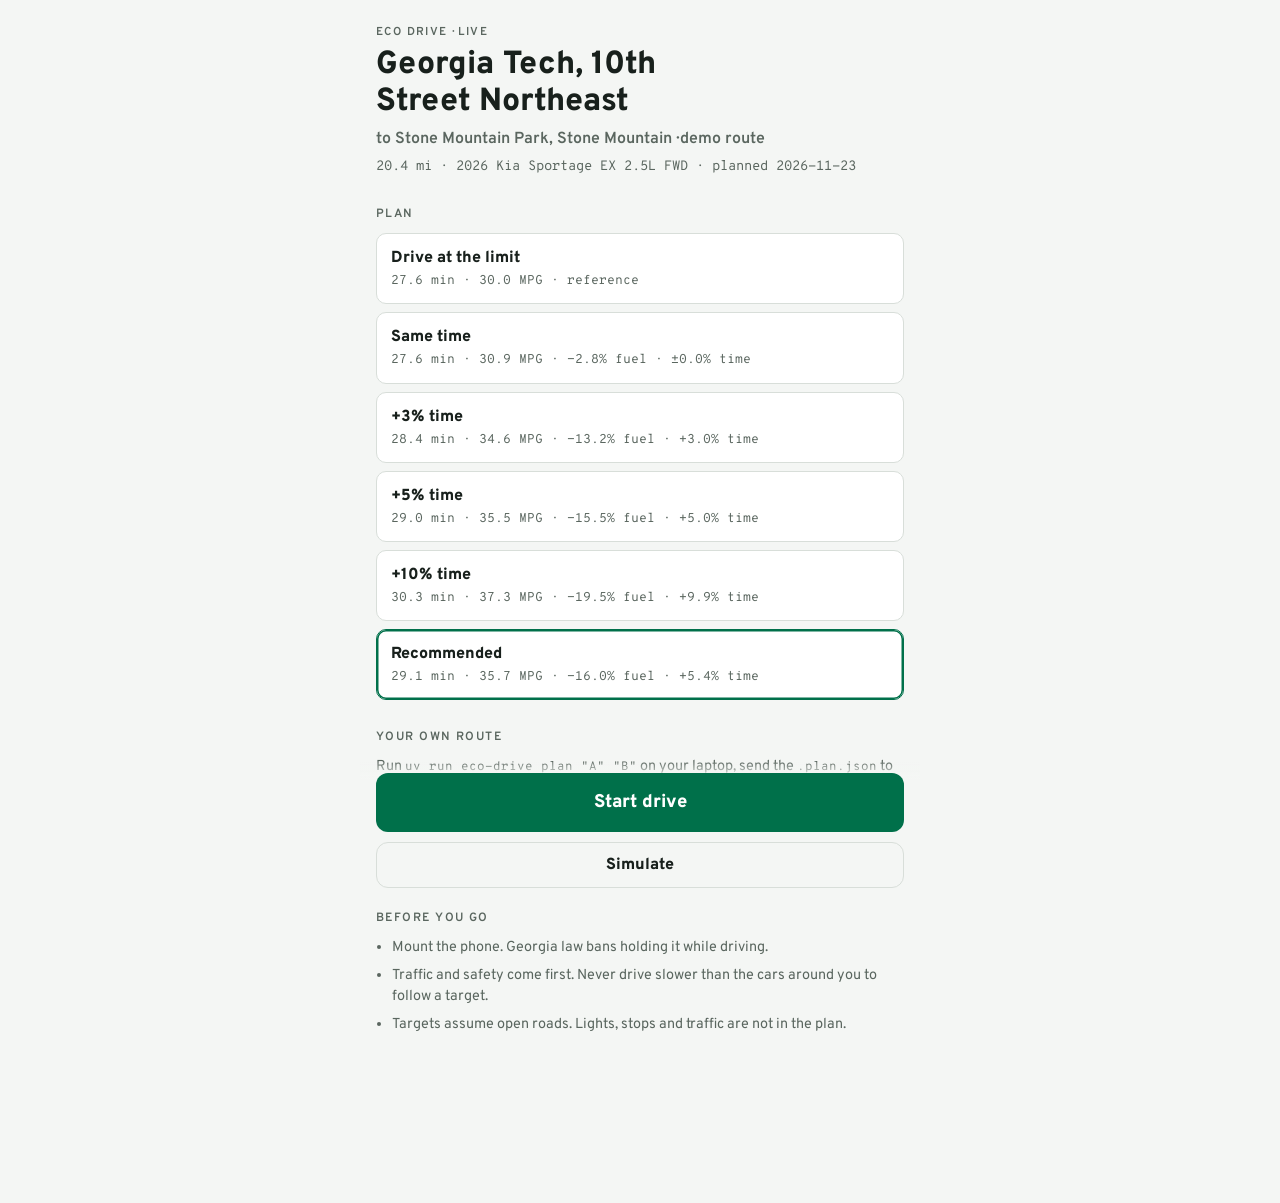
==== docs/index.html @ 5d2f1a69 "eco-drive: fuel-smart speed plans and a live GPS phone page Planner (Python, uv): - Route via OSRM, " ====
<!doctype html>
<html lang="en">
<head>
<meta charset="utf-8">
<meta name="viewport" content="width=device-width, initial-scale=1, viewport-fit=cover">
<meta name="theme-color" content="#0F1412">
<meta name="apple-mobile-web-app-capable" content="yes">
<meta name="apple-mobile-web-app-status-bar-style" content="black-translucent">
<title>Eco Drive Live</title>
<link rel="icon" href="data:image/svg+xml,%3Csvg xmlns='http://www.w3.org/2000/svg' viewBox='0 0 32 40'%3E%3Crect x='2' y='2' width='28' height='36' rx='4' fill='white' stroke='black' stroke-width='3'/%3E%3Ctext x='16' y='31' font-family='Arial' font-weight='900' font-size='17' text-anchor='middle'%3E55%3C/text%3E%3C/svg%3E">
<link rel="preconnect" href="https://fonts.googleapis.com">
<link rel="preconnect" href="https://fonts.gstatic.com" crossorigin>
<link rel="stylesheet" href="https://fonts.googleapis.com/css2?family=Overpass:wght@400;600;800;900&family=Overpass+Mono:wght@400;600&display=swap">
<link rel="stylesheet" href="style.css">
<script type="module" src="app.js"></script>
</head>
<body>

<!-- Setup: choose plan, then start (needs a tap: GPS permission + screen wake lock) -->
<main id="setup" class="setup">
  <header class="trip">
    <p class="eyebrow">Eco Drive · live</p>
    <h1 id="trip-from">Loading plan…</h1>
    <p class="to" id="trip-to"></p>
    <p class="facts" id="trip-facts"></p>
  </header>

  <section class="block">
    <h2>Plan</h2>
    <div class="plans" id="plans" role="radiogroup" aria-label="Choose a plan"></div>
  </section>

  <section class="block">
    <h2>Your own route</h2>
    <p class="muted">Run <code>uv run eco-drive plan "A" "B"</code> on your laptop, send the <code>.plan.json</code> to your phone (AirDrop or Files), then open it here. It stays on this phone and is never uploaded.</p>
    <div class="row">
      <label class="secondary file" for="file">Open plan file<input id="file" type="file" accept=".json,application/json"></label>
      <button id="btn-demo" class="link" type="button" hidden>Back to demo route</button>
    </div>
    <p class="error" id="load-error" hidden></p>
  </section>

  <section class="block safety">
    <h2>Before you go</h2>
    <ul>
      <li>Mount the phone. Georgia law bans holding it while driving.</li>
      <li>Traffic and safety come first. Never drive slower than the cars around you to follow a target.</li>
      <li>Targets assume open roads. Lights, stops and traffic are not in the plan.</li>
    </ul>
  </section>

  <section class="block actions">
    <button id="btn-start" class="primary" type="button" disabled>Start drive</button>
    <button id="btn-sim" class="secondary" type="button" disabled>Simulate</button>
  </section>
</main>

<!-- Drive: one glanceable screen -->
<main id="drive" class="drive" hidden>
  <div class="topbar">
    <span class="status" id="status">Waiting for GPS…</span>
    <span class="badge" id="sim-badge" hidden>Simulation ×10</span>
    <button id="btn-end" class="end" type="button">End</button>
  </div>

  <div class="target" id="target-wrap">
    <span class="target-label" id="target-label">Target</span>
    <span class="target-num" id="target">—</span>
    <span class="target-unit">mph</span>
  </div>

  <div class="now">
    <div class="you">
      <span class="label">You</span>
      <span class="you-num" id="you">—</span>
    </div>
    <div class="sign" aria-label="Speed limit">
      <span>SPEED<br>LIMIT</span>
      <b id="limit">—</b>
    </div>
  </div>

  <p class="next" id="next">&nbsp;</p>
  <p class="note" id="note">&nbsp;</p>

  <div class="progress" aria-hidden="true"><i id="bar"></i></div>
  <p class="progress-text" id="progress">&nbsp;</p>
</main>

</body>
</html>
---- docs/style.css ----
/* Layout: setup is a single readable column; drive is a full-screen instrument with one huge number. */
:root {
  --bg: #F4F6F4;
  --surface: #FFFFFF;
  --fg: #18201C;
  --muted: #5A665F;
  --line: #D8DED9;
  --accent: #00704A;      /* US guide-sign green */
  --accent-fg: #FFFFFF;
  --over: #B45309;        /* above target */
  --error: #B42318;
  --sign-bg: #FFFFFF;
  --sign-fg: #111111;
  --drive-bg: #0F1412;    /* the drive screen is always dark: night-safe, low glare */
  --drive-fg: #EEF3F0;
  --drive-muted: #8E9C94;
  --drive-accent: #4CC795;
  --drive-over: #F2A541;
  --font-display: "Overpass", "Helvetica Neue", Arial, sans-serif;
  --font-data: "Overpass Mono", ui-monospace, "SF Mono", Menlo, monospace;
  color-scheme: light;
}
@media (prefers-color-scheme: dark) {
  :root {
    --bg: #101513; --surface: #182019; --fg: #E6ECE8; --muted: #97A49C; --line: #2A3530;
    --accent: #45BF8A; --accent-fg: #07140E; --over: #E5AE4F; --error: #F97066;
    color-scheme: dark;
  }
}

* { box-sizing: border-box; }
html, body { height: 100%; }
body {
  margin: 0; background: var(--bg); color: var(--fg);
  font-family: var(--font-display); font-size: 16px; line-height: 1.5;
  -webkit-text-size-adjust: 100%;
}
[hidden] { display: none !important; }
h1, h2, p { margin: 0; }
h1 { font-size: clamp(1.5rem, 6vw, 2rem); font-weight: 800; line-height: 1.15; text-wrap: balance; }
h2 { font-size: 0.75rem; letter-spacing: 0.12em; text-transform: uppercase; color: var(--muted); font-weight: 600; }
code { font-family: var(--font-data); font-size: 0.85em; }
.muted { color: var(--muted); font-size: 0.9rem; }
.eyebrow { font-size: 0.72rem; letter-spacing: 0.12em; text-transform: uppercase; color: var(--muted); font-weight: 600; }

/* ------------------------------------------------------------------ setup */
.setup {
  max-width: 560px; margin: 0 auto; display: grid; gap: 28px;
  padding-block: calc(env(safe-area-inset-top, 0px) + 24px) 0;
  padding-left: max(16px, env(safe-area-inset-left, 0px));
  padding-right: max(16px, env(safe-area-inset-right, 0px));
}
.trip { display: grid; gap: 6px; }
.trip .to { color: var(--muted); font-weight: 600; }
.facts { color: var(--muted); font-size: 0.85rem; font-family: var(--font-data); }
.block { display: grid; gap: 10px; }

.plans { display: grid; gap: 8px; }
.plan {
  display: grid; grid-template-columns: 1fr auto; gap: 2px 12px; align-items: baseline; text-align: left;
  font: inherit; color: var(--fg); background: var(--surface);
  border: 1.5px solid var(--line); border-radius: 10px; padding: 12px 14px; cursor: pointer;
}
.plan b { font-weight: 800; }
.plan .meta { font-family: var(--font-data); font-size: 0.8rem; color: var(--muted); grid-column: 1 / -1; font-variant-numeric: tabular-nums; }
.plan .tag { font-size: 0.7rem; letter-spacing: 0.08em; text-transform: uppercase; color: var(--accent); font-weight: 800; }
.plan[aria-checked="true"] { border-color: var(--accent); box-shadow: inset 0 0 0 1.5px var(--accent); }

.actions {
  gap: 10px; position: sticky; bottom: 0; z-index: 2;
  margin-inline: calc(-1 * max(16px, env(safe-area-inset-left, 0px)));
  padding: 12px max(16px, env(safe-area-inset-left, 0px)) calc(env(safe-area-inset-bottom, 0px) + 12px);
  background: linear-gradient(to bottom, transparent, var(--bg) 18px);
}
.actions .secondary { padding: 10px 16px; }
button, .file { font: inherit; font-weight: 800; border-radius: 12px; cursor: pointer; }
.primary { background: var(--accent); color: var(--accent-fg); border: 0; padding: 16px; font-size: 1.15rem; }
.primary:disabled { opacity: 0.5; cursor: default; }
.secondary { background: transparent; color: var(--fg); border: 1.5px solid var(--line); padding: 12px 16px; text-align: center; }
.link { background: none; border: 0; color: var(--accent); padding: 8px 0; font-weight: 600; }
.row { display: flex; flex-wrap: wrap; gap: 12px; align-items: center; }
.file { position: relative; display: inline-block; }
.file input { position: absolute; inset: 0; opacity: 0; cursor: pointer; }
.error { color: var(--error); font-size: 0.9rem; }
button:focus-visible, .file:focus-within, .plan:focus-visible { outline: 2px solid var(--accent); outline-offset: 2px; }

.safety ul { margin: 0; padding-left: 1.1em; display: grid; gap: 6px; color: var(--muted); font-size: 0.9rem; }

/* ------------------------------------------------------------------ drive */
.drive {
  min-height: 100%; background: var(--drive-bg); color: var(--drive-fg); color-scheme: dark;
  display: grid; grid-template-rows: auto 1fr auto auto auto auto auto; gap: 8px; justify-items: center; text-align: center;
  padding-block: calc(env(safe-area-inset-top, 0px) + 10px) calc(env(safe-area-inset-bottom, 0px) + 18px);
  padding-left: max(16px, env(safe-area-inset-left, 0px));
  padding-right: max(16px, env(safe-area-inset-right, 0px));
}
.topbar { width: 100%; display: flex; align-items: center; gap: 10px; }
.status { font-family: var(--font-data); font-size: 0.8rem; color: var(--drive-muted); text-align: left; flex: 1; min-width: 0; }
.status.bad { color: var(--drive-over); }
.badge { font-size: 0.7rem; font-weight: 800; letter-spacing: 0.08em; text-transform: uppercase; color: var(--drive-bg); background: var(--drive-over); border-radius: 6px; padding: 3px 8px; }
.end { background: transparent; color: var(--drive-fg); border: 1.5px solid #34413A; padding: 8px 16px; font-size: 0.95rem; }

.target { display: grid; justify-items: center; align-content: center; line-height: 0.9; }
.target-label { font-size: 0.8rem; letter-spacing: 0.14em; text-transform: uppercase; color: var(--drive-muted); font-weight: 600; }
.target-num {
  font-weight: 900; font-size: clamp(8rem, 44vw, 17rem); letter-spacing: -0.03em;
  color: var(--drive-accent); font-variant-numeric: tabular-nums;
}
.target-unit { font-size: 1.1rem; color: var(--drive-muted); font-weight: 600; }
.target.dim .target-num { color: var(--drive-muted); }

.now { display: flex; gap: 28px; align-items: center; }
.you { display: grid; justify-items: center; line-height: 1; gap: 4px; }
.you .label { font-size: 0.75rem; letter-spacing: 0.12em; text-transform: uppercase; color: var(--drive-muted); font-weight: 600; }
.you-num { font-family: var(--font-display); font-weight: 800; font-size: 3.2rem; font-variant-numeric: tabular-nums; }
.you-num.over { color: var(--drive-over); }
.you-num.ok { color: var(--drive-fg); }
.sign {
  width: 4.2rem; border: 3px solid var(--sign-fg); border-radius: 7px; background: var(--sign-bg); color: var(--sign-fg);
  display: grid; justify-items: center; padding: 5px 0 3px; line-height: 1; box-shadow: 0 0 0 3px var(--sign-bg);
}
.sign span { font-size: 0.62rem; font-weight: 800; letter-spacing: 0.02em; }
.sign b { font-size: 2rem; font-weight: 900; }

.next { font-size: clamp(1.2rem, 5.4vw, 1.6rem); font-weight: 800; text-wrap: balance; min-height: 1.5em; }
.next .dist { color: var(--drive-accent); font-variant-numeric: tabular-nums; }
.note { color: var(--drive-over); font-weight: 600; min-height: 1.5em; font-size: 0.95rem; }
.progress { width: 100%; max-width: 560px; height: 6px; background: #24302A; border-radius: 3px; overflow: hidden; }
.progress i { display: block; height: 100%; width: 0; background: var(--drive-accent); }
.progress-text { font-family: var(--font-data); font-size: 0.8rem; color: var(--drive-muted); font-variant-numeric: tabular-nums; }

@media (orientation: landscape) and (max-height: 500px) {
  .drive { grid-template-columns: 1fr 1fr; grid-template-rows: auto 1fr auto auto; align-items: center; }
  .topbar, .progress, .progress-text { grid-column: 1 / -1; }
  .target { grid-row: 2 / 5; }
  .target-num { font-size: clamp(6rem, 30vh, 12rem); }
}
@media (prefers-reduced-motion: no-preference) {
  .progress i { transition: width 400ms linear; }
}
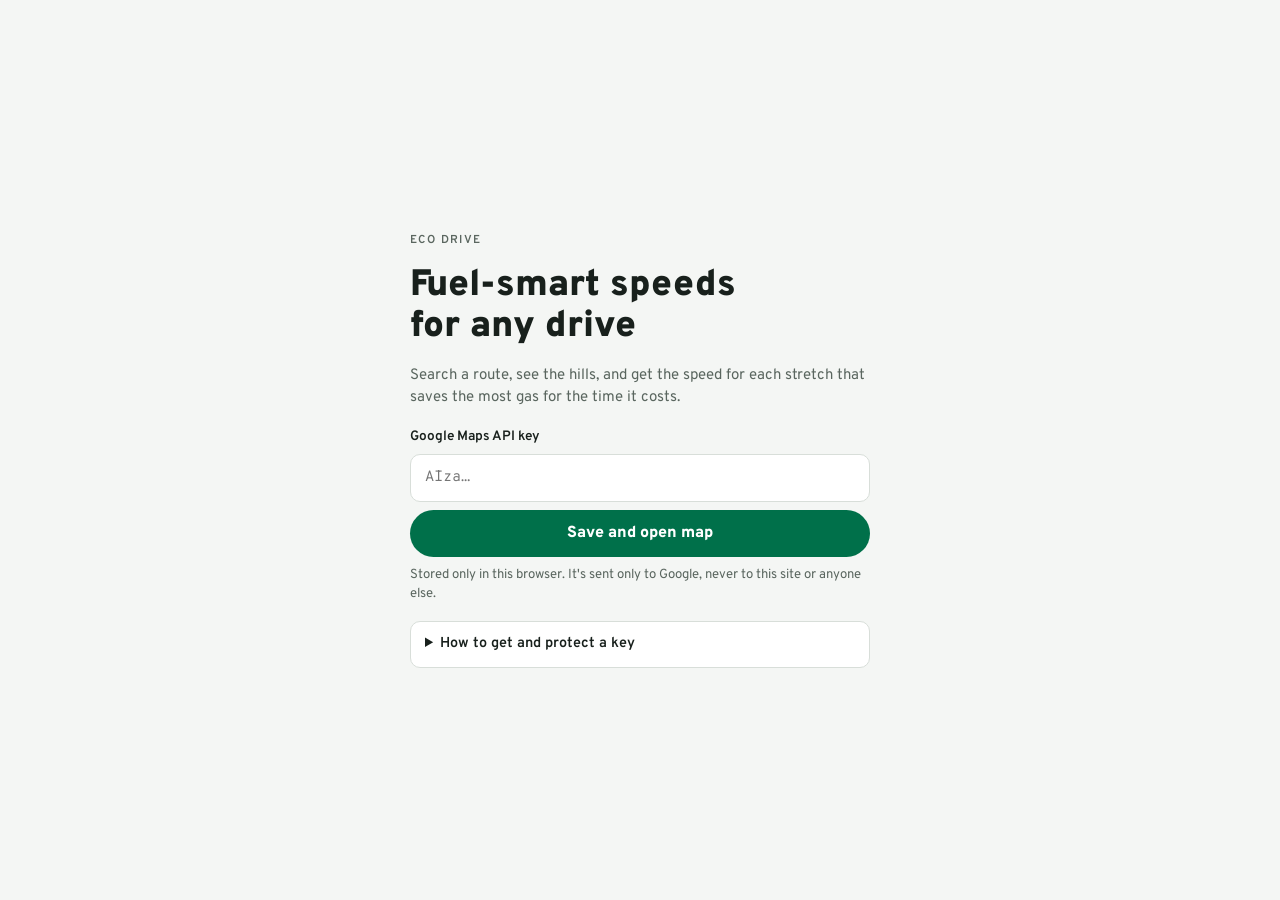
==== commit 8163448e: "Google Maps web app: search, route alternatives, terrain, in-browser planning Replaces the plan-file" ====
--- a/docs/index.html
+++ b/docs/index.html
@@ -2,90 +2,154 @@
 <html lang="en">
 <head>
 <meta charset="utf-8">
-<meta name="viewport" content="width=device-width, initial-scale=1, viewport-fit=cover">
-<meta name="theme-color" content="#0F1412">
+<meta name="viewport" content="width=device-width, initial-scale=1, viewport-fit=cover, interactive-widget=resizes-content">
+<meta name="theme-color" content="#00704A">
 <meta name="apple-mobile-web-app-capable" content="yes">
-<meta name="apple-mobile-web-app-status-bar-style" content="black-translucent">
-<title>Eco Drive Live</title>
+<title>Eco Drive</title>
 <link rel="icon" href="data:image/svg+xml,%3Csvg xmlns='http://www.w3.org/2000/svg' viewBox='0 0 32 40'%3E%3Crect x='2' y='2' width='28' height='36' rx='4' fill='white' stroke='black' stroke-width='3'/%3E%3Ctext x='16' y='31' font-family='Arial' font-weight='900' font-size='17' text-anchor='middle'%3E55%3C/text%3E%3C/svg%3E">
 <link rel="preconnect" href="https://fonts.googleapis.com">
 <link rel="preconnect" href="https://fonts.gstatic.com" crossorigin>
 <link rel="stylesheet" href="https://fonts.googleapis.com/css2?family=Overpass:wght@400;600;800;900&family=Overpass+Mono:wght@400;600&display=swap">
-<link rel="stylesheet" href="style.css">
-<script type="module" src="app.js"></script>
+<link rel="stylesheet" href="css/app.css">
+<script type="module" src="js/app.js"></script>
 </head>
 <body>
 
-<!-- Setup: choose plan, then start (needs a tap: GPS permission + screen wake lock) -->
-<main id="setup" class="setup">
-  <header class="trip">
-    <p class="eyebrow">Eco Drive · live</p>
-    <h1 id="trip-from">Loading plan…</h1>
-    <p class="to" id="trip-to"></p>
-    <p class="facts" id="trip-facts"></p>
+<!-- First run: no API key yet -->
+<main id="onboard" class="onboard" hidden>
+  <div class="onboard-inner">
+    <p class="eyebrow">Eco Drive</p>
+    <h1>Fuel-smart speeds for any drive</h1>
+    <p class="lede">Search a route, see the hills, and get the speed for each stretch that saves the most gas for the time it costs.</p>
+    <form id="key-form" class="key-form" autocomplete="off">
+      <label for="key-input">Google Maps API key</label>
+      <input id="key-input" type="password" spellcheck="false" autocapitalize="off" placeholder="AIza…" required>
+      <button class="primary" type="submit">Save and open map</button>
+      <p class="hint">Stored only in this browser. It's sent only to Google, never to this site or anyone else.</p>
+    </form>
+    <details class="howto">
+      <summary>How to get and protect a key</summary>
+      <ol>
+        <li>In Google Cloud Console, create a project and an API key.</li>
+        <li>Enable: <b>Maps JavaScript API</b>, <b>Places API (New)</b>, <b>Routes API</b>, <b>Elevation API</b>.</li>
+        <li>Restrict the key to websites <code>https://harshmuriki.github.io/*</code> (and <code>http://localhost:*/*</code> for testing), and to those four APIs.</li>
+        <li>Set a budget alert. Personal use usually stays inside Google's free monthly caps.</li>
+      </ol>
+    </details>
+  </div>
+</main>
+
+<!-- Map app -->
+<div id="app" class="app" hidden>
+  <div id="map" class="map" aria-label="Map"></div>
+
+  <header class="search" id="search">
+    <div class="search-card">
+      <div class="search-rows">
+        <div class="search-row"><span class="dot dot-start" aria-hidden="true"></span><div id="from-box" class="ac-box"></div></div>
+        <div class="search-row"><span class="dot dot-end" aria-hidden="true"></span><div id="to-box" class="ac-box"></div></div>
+      </div>
+      <div class="search-tools">
+        <button id="btn-settings" class="icon-btn" type="button" aria-label="Settings">
+          <svg viewBox="0 0 24 24" aria-hidden="true"><path d="M12 15.5a3.5 3.5 0 1 0 0-7 3.5 3.5 0 0 0 0 7Zm7.4-2.6.1-.9-.1-.9 2-1.6-2-3.4-2.4 1a7 7 0 0 0-1.5-.9L15 3h-4l-.5 2.6c-.5.2-1 .5-1.5.9l-2.4-1-2 3.4 2 1.6-.1.9.1.9-2 1.6 2 3.4 2.4-1c.5.4 1 .7 1.5.9L11 21h4l.5-2.6c.5-.2 1-.5 1.5-.9l2.4 1 2-3.4-2-1.6Z"/></svg>
+        </button>
+      </div>
+    </div>
+    <button id="btn-here" class="chip-btn" type="button">
+      <svg viewBox="0 0 24 24" aria-hidden="true"><path d="M12 8a4 4 0 1 0 0 8 4 4 0 0 0 0-8Zm9 3h-2.1A7 7 0 0 0 13 5.1V3h-2v2.1A7 7 0 0 0 5.1 11H3v2h2.1a7 7 0 0 0 5.9 5.9V21h2v-2.1a7 7 0 0 0 5.9-5.9H21v-2Zm-9 6a5 5 0 1 1 0-10 5 5 0 0 1 0 10Z"/></svg>
+      Start from my location
+    </button>
   </header>
 
-  <section class="block">
-    <h2>Plan</h2>
-    <div class="plans" id="plans" role="radiogroup" aria-label="Choose a plan"></div>
+  <!-- Bottom sheet: routes, plan, terrain -->
+  <section id="sheet" class="sheet" data-state="peek" aria-label="Routes">
+    <button id="sheet-handle" class="sheet-handle" type="button" aria-label="Expand or collapse"><i></i></button>
+    <div class="sheet-body" id="sheet-body">
+      <p class="sheet-empty" id="sheet-empty">Choose a start and a destination to compare routes by fuel and time.</p>
+
+      <div id="routes" class="routes" role="radiogroup" aria-label="Routes"></div>
+
+      <div id="detail" class="detail" hidden>
+        <div class="verdict" id="verdict"></div>
+
+        <div class="plans" id="plans" role="radiogroup" aria-label="Driving plan"></div>
+
+        <div class="terrain">
+          <div class="terrain-head">
+            <h2>Elevation and speed</h2>
+            <span class="readout" id="readout">Drag across the chart</span>
+          </div>
+          <svg id="chart" class="chart" role="img" aria-label="Elevation, speed limit and planned speed along the route"></svg>
+          <div class="legend">
+            <span><i class="k k-elev"></i>Elevation</span>
+            <span><i class="k k-limit"></i>Limit</span>
+            <span><i class="k k-base"></i>At the limit</span>
+            <span><i class="k k-plan"></i>Plan</span>
+            <span id="legend-traffic" hidden><i class="k k-slow"></i>Traffic</span>
+          </div>
+        </div>
+
+        <div class="steps-wrap">
+          <h2>How to drive it</h2>
+          <ol class="steps" id="steps"></ol>
+        </div>
+
+        <ul class="notes" id="notes"></ul>
+      </div>
+    </div>
+    <div class="sheet-actions" id="sheet-actions" hidden>
+      <button id="btn-go" class="primary go" type="button">
+        <svg viewBox="0 0 24 24" aria-hidden="true"><path d="M12 2 4.5 20.3l.7.7L12 18l6.8 3 .7-.7L12 2Z"/></svg>
+        Start
+      </button>
+      <button id="btn-sim" class="secondary" type="button">Simulate</button>
+    </div>
   </section>
 
-  <section class="block">
-    <h2>Your own route</h2>
-    <p class="muted">Run <code>uv run eco-drive plan "A" "B"</code> on your laptop, send the <code>.plan.json</code> to your phone (AirDrop or Files), then open it here. It stays on this phone and is never uploaded.</p>
-    <div class="row">
-      <label class="secondary file" for="file">Open plan file<input id="file" type="file" accept=".json,application/json"></label>
-      <button id="btn-demo" class="link" type="button" hidden>Back to demo route</button>
+  <!-- Navigation overlay -->
+  <div id="nav" class="nav" hidden>
+    <div class="nav-top">
+      <div class="nav-target" id="nav-target-wrap">
+        <span class="nav-label" id="nav-label">Target</span>
+        <span class="nav-num" id="nav-target">—</span>
+        <span class="nav-unit">mph</span>
+      </div>
+      <div class="nav-next" id="nav-next">&nbsp;</div>
     </div>
-    <p class="error" id="load-error" hidden></p>
-  </section>
-
-  <section class="block safety">
-    <h2>Before you go</h2>
-    <ul>
-      <li>Mount the phone. Georgia law bans holding it while driving.</li>
-      <li>Traffic and safety come first. Never drive slower than the cars around you to follow a target.</li>
-      <li>Targets assume open roads. Lights, stops and traffic are not in the plan.</li>
-    </ul>
-  </section>
-
-  <section class="block actions">
-    <button id="btn-start" class="primary" type="button" disabled>Start drive</button>
-    <button id="btn-sim" class="secondary" type="button" disabled>Simulate</button>
-  </section>
-</main>
-
-<!-- Drive: one glanceable screen -->
-<main id="drive" class="drive" hidden>
-  <div class="topbar">
-    <span class="status" id="status">Waiting for GPS…</span>
-    <span class="badge" id="sim-badge" hidden>Simulation ×10</span>
-    <button id="btn-end" class="end" type="button">End</button>
-  </div>
-
-  <div class="target" id="target-wrap">
-    <span class="target-label" id="target-label">Target</span>
-    <span class="target-num" id="target">—</span>
-    <span class="target-unit">mph</span>
-  </div>
-
-  <div class="now">
-    <div class="you">
-      <span class="label">You</span>
-      <span class="you-num" id="you">—</span>
-    </div>
-    <div class="sign" aria-label="Speed limit">
-      <span>SPEED<br>LIMIT</span>
-      <b id="limit">—</b>
+    <div class="nav-bottom">
+      <div class="nav-row">
+        <div class="nav-you"><span>You</span><b id="nav-you">—</b></div>
+        <div class="sign"><span>SPEED<br>LIMIT</span><b id="nav-limit">—</b></div>
+        <div class="nav-left"><span>Left</span><b id="nav-left">—</b></div>
+      </div>
+      <p class="nav-note" id="nav-note">&nbsp;</p>
+      <div class="nav-status-row">
+        <span class="nav-status" id="nav-status">Waiting for GPS…</span>
+        <span class="badge" id="nav-sim" hidden>Simulation ×10</span>
+        <button id="btn-end" class="end" type="button">End</button>
+      </div>
     </div>
   </div>
 
-  <p class="next" id="next">&nbsp;</p>
-  <p class="note" id="note">&nbsp;</p>
+  <div id="toast" class="toast" role="status" hidden></div>
+</div>
 
-  <div class="progress" aria-hidden="true"><i id="bar"></i></div>
-  <p class="progress-text" id="progress">&nbsp;</p>
-</main>
+<!-- Settings -->
+<dialog id="settings" class="settings">
+  <form method="dialog" id="settings-form">
+    <h2>Settings</h2>
+    <label for="set-key">Google Maps API key</label>
+    <input id="set-key" type="password" spellcheck="false" autocapitalize="off" autocomplete="off">
+    <label for="set-gas">Gas price ($ per gallon)</label>
+    <input id="set-gas" type="number" step="0.01" min="0.5" max="15" inputmode="decimal">
+    <p class="hint">Vehicle: 2026 Kia Sportage EX 2.5L FWD (estimated parameters).</p>
+    <div class="settings-actions">
+      <button id="set-clear" class="link danger" type="button">Remove key</button>
+      <button class="secondary" value="cancel" type="submit" formnovalidate>Cancel</button>
+      <button class="primary" value="save" type="submit">Save</button>
+    </div>
+  </form>
+</dialog>
 
 </body>
 </html>
--- a/docs/css/app.css
+++ b/docs/css/app.css
@@ -0,0 +1,220 @@
+/* Layout: full-bleed map; floating search card on top; bottom sheet with routes and terrain; nav overlay replaces the sheet while driving. */
+:root {
+  --bg: #F4F6F4;
+  --surface: #FFFFFF;
+  --surface-2: #EEF2EF;
+  --fg: #18201C;
+  --muted: #5A665F;
+  --line: #D8DED9;
+  --accent: #00704A;      /* US guide-sign green */
+  --accent-soft: #DCEFE6;
+  --accent-fg: #FFFFFF;
+  --base: #98A29C;
+  --terrain: #CFD8D2;
+  --slow: #E8890C;
+  --jam: #C9302C;
+  --over: #B45309;
+  --error: #B42318;
+  --sign-bg: #FFFFFF;
+  --sign-fg: #111111;
+  --shadow: 0 2px 10px rgba(16, 24, 20, 0.18);
+  --nav-bg: rgba(15, 20, 18, 0.94);
+  --nav-fg: #EEF3F0;
+  --nav-muted: #8E9C94;
+  --nav-accent: #4CC795;
+  --nav-over: #F2A541;
+  --font: "Overpass", "Helvetica Neue", Arial, sans-serif;
+  --mono: "Overpass Mono", ui-monospace, "SF Mono", Menlo, monospace;
+  --sheet-peek: 168px;
+  color-scheme: light;
+}
+@media (prefers-color-scheme: dark) {
+  :root {
+    --bg: #101513; --surface: #182019; --surface-2: #1F2925; --fg: #E6ECE8; --muted: #97A49C; --line: #2A3530;
+    --accent: #45BF8A; --accent-soft: #173426; --accent-fg: #07140E; --base: #66736C; --terrain: #2C3A33;
+    --over: #E5AE4F; --error: #F97066; --shadow: 0 2px 12px rgba(0, 0, 0, 0.5);
+    color-scheme: dark;
+  }
+}
+
+* { box-sizing: border-box; }
+html, body { height: 100%; margin: 0; }
+body { background: var(--bg); color: var(--fg); font-family: var(--font); font-size: 15px; line-height: 1.45; -webkit-text-size-adjust: 100%; overscroll-behavior: none; }
+[hidden] { display: none !important; }
+h1, h2, p { margin: 0; }
+h2 { font-size: 0.72rem; letter-spacing: 0.12em; text-transform: uppercase; color: var(--muted); font-weight: 600; }
+code { font-family: var(--mono); font-size: 0.85em; }
+.eyebrow { font-size: 0.72rem; letter-spacing: 0.12em; text-transform: uppercase; color: var(--muted); font-weight: 600; }
+.hint { color: var(--muted); font-size: 0.82rem; }
+svg { fill: currentColor; }
+
+button, .primary, .secondary { font: inherit; cursor: pointer; }
+.primary { background: var(--accent); color: var(--accent-fg); border: 0; border-radius: 999px; padding: 12px 22px; font-weight: 800; font-size: 1rem; display: inline-flex; gap: 8px; align-items: center; justify-content: center; }
+.secondary { background: var(--surface); color: var(--accent); border: 1.5px solid var(--line); border-radius: 999px; padding: 11px 18px; font-weight: 800; }
+.link { background: none; border: 0; color: var(--accent); font-weight: 600; padding: 8px 0; }
+.danger { color: var(--error); }
+button:focus-visible, input:focus-visible, summary:focus-visible { outline: 2px solid var(--accent); outline-offset: 2px; }
+
+/* ------------------------------------------------------------------ onboarding */
+.onboard { min-height: 100%; display: grid; place-items: center; padding: calc(env(safe-area-inset-top, 0px) + 24px) max(16px, env(safe-area-inset-right, 0px)) calc(env(safe-area-inset-bottom, 0px) + 24px) max(16px, env(safe-area-inset-left, 0px)); }
+.onboard-inner { max-width: 460px; display: grid; gap: 18px; }
+.onboard h1 { font-size: clamp(1.7rem, 7vw, 2.3rem); font-weight: 900; line-height: 1.1; text-wrap: balance; }
+.lede { color: var(--muted); }
+.key-form { display: grid; gap: 8px; }
+.key-form label, .settings label { font-weight: 600; font-size: 0.85rem; }
+input[type="password"], input[type="number"], input[type="text"] {
+  font: inherit; font-family: var(--mono); padding: 12px 14px; border-radius: 10px; border: 1.5px solid var(--line);
+  background: var(--surface); color: var(--fg); width: 100%; min-width: 0;
+}
+.howto { background: var(--surface); border: 1px solid var(--line); border-radius: 10px; padding: 12px 14px; font-size: 0.9rem; }
+.howto summary { cursor: pointer; font-weight: 600; }
+.howto ol { margin: 10px 0 0; padding-left: 1.2em; display: grid; gap: 6px; color: var(--muted); }
+
+/* ------------------------------------------------------------------ app */
+.app { position: fixed; inset: 0; overflow: hidden; }
+.map { position: absolute; inset: 0; background: var(--surface-2); }
+
+.search { position: absolute; z-index: 5; top: calc(env(safe-area-inset-top, 0px) + 10px); left: max(10px, env(safe-area-inset-left, 0px)); right: max(10px, env(safe-area-inset-right, 0px)); display: grid; gap: 8px; justify-items: start; max-width: 520px; }
+.search-card { width: 100%; background: var(--surface); border-radius: 16px; box-shadow: var(--shadow); padding: 8px 6px 8px 12px; display: flex; gap: 6px; align-items: center; }
+.search-rows { flex: 1; min-width: 0; display: grid; gap: 6px; }
+.search-row { display: flex; align-items: center; gap: 10px; min-width: 0; }
+.dot { width: 12px; height: 12px; border-radius: 50%; flex: none; }
+.dot-start { border: 3px solid var(--muted); }
+.dot-end { background: var(--jam); border-radius: 50% 50% 50% 0; transform: rotate(-45deg); }
+.ac-box { flex: 1; min-width: 0; }
+gmp-place-autocomplete { width: 100%; color-scheme: light dark; background-color: var(--surface-2); border-radius: 10px; border: 0; font-family: var(--font); }
+.search-tools { display: grid; gap: 4px; }
+.icon-btn { width: 40px; height: 40px; border-radius: 50%; border: 0; background: transparent; color: var(--muted); display: grid; place-items: center; }
+.icon-btn svg { width: 22px; height: 22px; }
+.icon-btn:hover { background: var(--surface-2); }
+.chip-btn { display: inline-flex; gap: 6px; align-items: center; background: var(--surface); color: var(--fg); border: 0; border-radius: 999px; padding: 8px 14px; box-shadow: var(--shadow); font-weight: 600; font-size: 0.88rem; }
+.chip-btn svg { width: 18px; height: 18px; color: var(--accent); }
+
+/* ------------------------------------------------------------------ bottom sheet */
+.sheet {
+  position: absolute; z-index: 6; left: 0; right: 0; bottom: 0;
+  background: var(--surface); border-radius: 18px 18px 0 0; box-shadow: 0 -2px 14px rgba(0, 0, 0, 0.18);
+  display: grid; grid-template-rows: auto 1fr auto; max-height: 86%;
+  transition: height 220ms ease;
+}
+.sheet[data-state="peek"] { height: var(--sheet-peek); }
+.sheet[data-state="half"] { height: 48%; }
+.sheet[data-state="full"] { height: 86%; }
+@media (min-width: 900px) {
+  .sheet { left: max(10px, env(safe-area-inset-left, 0px)); right: auto; width: 420px; bottom: 10px; border-radius: 18px; }
+  .sheet[data-state] { height: auto; max-height: calc(100% - 140px - env(safe-area-inset-top, 0px)); }
+  .search { max-width: 420px; }
+  .sheet-handle { display: none !important; }
+}
+.sheet-handle { border: 0; background: none; padding: 8px 0 4px; display: grid; place-items: center; cursor: grab; }
+.sheet-handle i { width: 40px; height: 5px; border-radius: 3px; background: var(--line); }
+.sheet-body { overflow-y: auto; overscroll-behavior: contain; padding: 4px max(16px, env(safe-area-inset-right, 0px)) 12px max(16px, env(safe-area-inset-left, 0px)); display: grid; gap: 16px; align-content: start; min-height: 0; }
+.sheet-empty { color: var(--muted); padding: 6px 0 12px; }
+.sheet-actions { display: flex; gap: 10px; padding: 10px max(16px, env(safe-area-inset-right, 0px)) calc(env(safe-area-inset-bottom, 0px) + 10px) max(16px, env(safe-area-inset-left, 0px)); border-top: 1px solid var(--line); background: var(--surface); }
+.go { flex: 1; }
+.go svg { width: 18px; height: 18px; }
+
+/* route cards */
+.routes { display: grid; gap: 8px; }
+.route {
+  display: grid; grid-template-columns: 1fr auto; gap: 2px 12px; text-align: left; align-items: baseline;
+  background: var(--surface); color: var(--fg); border: 1.5px solid var(--line); border-radius: 12px; padding: 10px 12px; font: inherit; cursor: pointer;
+}
+.route[aria-checked="true"] { border-color: var(--accent); box-shadow: inset 0 0 0 1.5px var(--accent); }
+.route .time { font-size: 1.25rem; font-weight: 800; }
+.route .time.slow { color: var(--slow); }
+.route .mpg { font-family: var(--mono); font-weight: 600; color: var(--accent); font-variant-numeric: tabular-nums; }
+.route .sub { grid-column: 1 / -1; color: var(--muted); font-size: 0.85rem; display: flex; flex-wrap: wrap; gap: 2px 10px; }
+.route .tag { font-size: 0.68rem; letter-spacing: 0.08em; text-transform: uppercase; font-weight: 800; color: var(--accent); }
+.route .bar { grid-column: 1 / -1; height: 3px; border-radius: 2px; background: var(--surface-2); overflow: hidden; }
+.route .bar i { display: block; height: 100%; background: var(--accent); width: 0; transition: width 200ms linear; }
+
+/* detail */
+.detail { display: grid; gap: 18px; }
+.verdict { background: var(--accent); color: var(--accent-fg); border-radius: 12px; padding: 14px; display: grid; gap: 10px; }
+.verdict .headline { font-weight: 800; font-size: 1.15rem; line-height: 1.25; text-wrap: balance; }
+.verdict .stats { display: grid; grid-template-columns: repeat(3, minmax(0, 1fr)); gap: 8px; }
+.verdict .stats b { display: block; font-family: var(--mono); font-size: 1.05rem; font-variant-numeric: tabular-nums; }
+.verdict .stats span { font-size: 0.72rem; opacity: 0.85; }
+.verdict .worth { font-size: 0.82rem; opacity: 0.92; }
+
+.plans { display: flex; gap: 8px; overflow-x: auto; padding-bottom: 2px; scrollbar-width: none; }
+.plan { flex: none; border: 1.5px solid var(--line); background: var(--surface); color: var(--fg); border-radius: 999px; padding: 7px 12px; font-weight: 600; font-size: 0.85rem; display: inline-flex; gap: 6px; align-items: baseline; }
+.plan small { font-family: var(--mono); color: var(--muted); font-weight: 400; }
+.plan[aria-checked="true"] { background: var(--fg); color: var(--bg); border-color: var(--fg); }
+.plan[aria-checked="true"] small { color: inherit; opacity: 0.75; }
+
+.terrain { display: grid; gap: 8px; }
+.terrain-head { display: flex; justify-content: space-between; align-items: baseline; gap: 10px; flex-wrap: wrap; }
+.readout { font-family: var(--mono); font-size: 0.78rem; color: var(--muted); font-variant-numeric: tabular-nums; }
+.chart { width: 100%; height: 190px; display: block; touch-action: pan-y; cursor: crosshair; }
+.chart text { font-family: var(--mono); font-size: 10px; fill: var(--muted); }
+.legend { display: flex; flex-wrap: wrap; gap: 4px 14px; font-size: 0.76rem; color: var(--muted); }
+.legend span { display: inline-flex; align-items: center; gap: 6px; }
+.k { display: inline-block; width: 16px; height: 0; border-top: 3px solid; }
+.k-elev { height: 9px; border: 0; background: var(--terrain); }
+.k-limit { border-top: 2px dashed var(--fg); }
+.k-base { border-color: var(--base); }
+.k-plan { border-color: var(--accent); }
+.k-slow { border-color: var(--slow); }
+
+.steps-wrap { display: grid; gap: 6px; }
+.steps { list-style: none; margin: 0; padding: 0; display: grid; }
+.steps li { display: grid; grid-template-columns: 4.6rem 1fr auto; gap: 10px; align-items: center; padding: 8px 0; border-top: 1px solid var(--line); }
+.steps .mi { font-family: var(--mono); font-size: 0.76rem; color: var(--muted); font-variant-numeric: tabular-nums; }
+.steps .act { font-weight: 600; min-width: 0; }
+.steps .act b { font-weight: 900; font-size: 1.05rem; }
+.steps .act small { display: block; font-weight: 400; color: var(--muted); font-size: 0.75rem; }
+
+.sign { width: 2.4rem; border: 2px solid var(--sign-fg); border-radius: 4px; background: var(--sign-bg); color: var(--sign-fg); display: grid; justify-items: center; padding: 2px 0 1px; line-height: 1; box-shadow: 0 0 0 2px var(--sign-bg); }
+.sign span { font-size: 0.42rem; font-weight: 800; text-align: center; }
+.sign b { font-size: 1rem; font-weight: 900; }
+
+.notes { list-style: none; margin: 0; padding: 12px 14px; background: var(--surface-2); border-radius: 10px; display: grid; gap: 6px; font-size: 0.82rem; color: var(--muted); }
+
+/* ------------------------------------------------------------------ navigation */
+.nav { position: absolute; inset: 0; z-index: 8; pointer-events: none; display: grid; grid-template-rows: auto 1fr auto; }
+.nav > * { pointer-events: auto; }
+.nav-top { margin: calc(env(safe-area-inset-top, 0px) + 10px) max(10px, env(safe-area-inset-right, 0px)) 0 max(10px, env(safe-area-inset-left, 0px)); background: var(--nav-bg); color: var(--nav-fg); border-radius: 18px; padding: 10px 16px 12px; display: grid; grid-template-columns: auto 1fr; gap: 14px; align-items: center; box-shadow: var(--shadow); }
+.nav-target { display: grid; justify-items: center; line-height: 0.9; }
+.nav-label, .nav-unit { font-size: 0.7rem; letter-spacing: 0.12em; text-transform: uppercase; color: var(--nav-muted); font-weight: 600; }
+.nav-num { font-weight: 900; font-size: clamp(4.5rem, 24vw, 7rem); color: var(--nav-accent); font-variant-numeric: tabular-nums; letter-spacing: -0.03em; }
+.nav-target.dim .nav-num { color: var(--nav-muted); }
+.nav-next { font-weight: 800; font-size: clamp(1.1rem, 5vw, 1.5rem); line-height: 1.2; text-wrap: balance; }
+.nav-next .dist { color: var(--nav-accent); font-variant-numeric: tabular-nums; display: block; font-size: 0.85em; }
+.nav-bottom { background: var(--nav-bg); color: var(--nav-fg); border-radius: 18px 18px 0 0; padding: 12px max(16px, env(safe-area-inset-right, 0px)) calc(env(safe-area-inset-bottom, 0px) + 10px) max(16px, env(safe-area-inset-left, 0px)); display: grid; gap: 6px; }
+.nav-row { display: grid; grid-template-columns: 1fr auto 1fr; align-items: center; gap: 12px; }
+.nav-you, .nav-left { display: grid; gap: 2px; line-height: 1; }
+.nav-left { justify-items: end; }
+.nav-you span, .nav-left span { font-size: 0.7rem; letter-spacing: 0.12em; text-transform: uppercase; color: var(--nav-muted); font-weight: 600; }
+.nav-you b { font-size: 2.6rem; font-weight: 900; font-variant-numeric: tabular-nums; }
+.nav-you b.over { color: var(--nav-over); }
+.nav-left b { font-size: 1.3rem; font-weight: 800; font-variant-numeric: tabular-nums; }
+.nav .sign { width: 3.6rem; border-width: 3px; }
+.nav .sign span { font-size: 0.55rem; }
+.nav .sign b { font-size: 1.7rem; }
+.nav-note { color: var(--nav-over); font-weight: 600; font-size: 0.9rem; min-height: 1.3em; text-align: center; }
+.nav-status-row { display: flex; align-items: center; gap: 10px; }
+.nav-status { flex: 1; min-width: 0; font-family: var(--mono); font-size: 0.75rem; color: var(--nav-muted); }
+.nav-status.bad { color: var(--nav-over); }
+.badge { font-size: 0.68rem; font-weight: 800; letter-spacing: 0.08em; text-transform: uppercase; color: #0F1412; background: var(--nav-over); border-radius: 6px; padding: 3px 8px; }
+.end { background: #C9302C; color: #fff; border: 0; border-radius: 999px; padding: 8px 20px; font-weight: 800; }
+
+/* blue dot */
+.me { width: 22px; height: 22px; border-radius: 50%; background: #1A73E8; border: 3px solid #fff; box-shadow: 0 0 0 8px rgba(26, 115, 232, 0.2), 0 1px 4px rgba(0, 0, 0, 0.4); }
+.pin { width: 14px; height: 14px; border-radius: 50%; border: 3px solid #fff; box-shadow: 0 1px 4px rgba(0, 0, 0, 0.4); }
+.pin-start { background: #5A665F; }
+.pin-end { background: #C9302C; }
+.scrub { width: 14px; height: 14px; border-radius: 50%; background: var(--accent); border: 3px solid #fff; box-shadow: 0 1px 4px rgba(0, 0, 0, 0.4); }
+
+/* settings + toast */
+.settings { border: 0; border-radius: 16px; padding: 0; width: min(420px, calc(100% - 32px)); background: var(--surface); color: var(--fg); box-shadow: var(--shadow); }
+.settings::backdrop { background: rgba(0, 0, 0, 0.4); }
+.settings form { display: grid; gap: 8px; padding: 18px; }
+.settings h2 { font-size: 1.1rem; letter-spacing: 0; text-transform: none; color: var(--fg); font-weight: 800; margin-bottom: 4px; }
+.settings-actions { display: flex; gap: 8px; justify-content: flex-end; align-items: center; margin-top: 8px; flex-wrap: wrap; }
+.settings-actions .danger { margin-right: auto; }
+.toast { position: absolute; z-index: 9; left: 50%; transform: translateX(-50%); top: calc(env(safe-area-inset-top, 0px) + 150px); background: var(--fg); color: var(--bg); border-radius: 10px; padding: 10px 14px; font-size: 0.88rem; max-width: calc(100% - 32px); box-shadow: var(--shadow); }
+.toast.error { background: var(--error); color: #fff; }
+
+@media (prefers-reduced-motion: reduce) { .sheet { transition: none; } }
